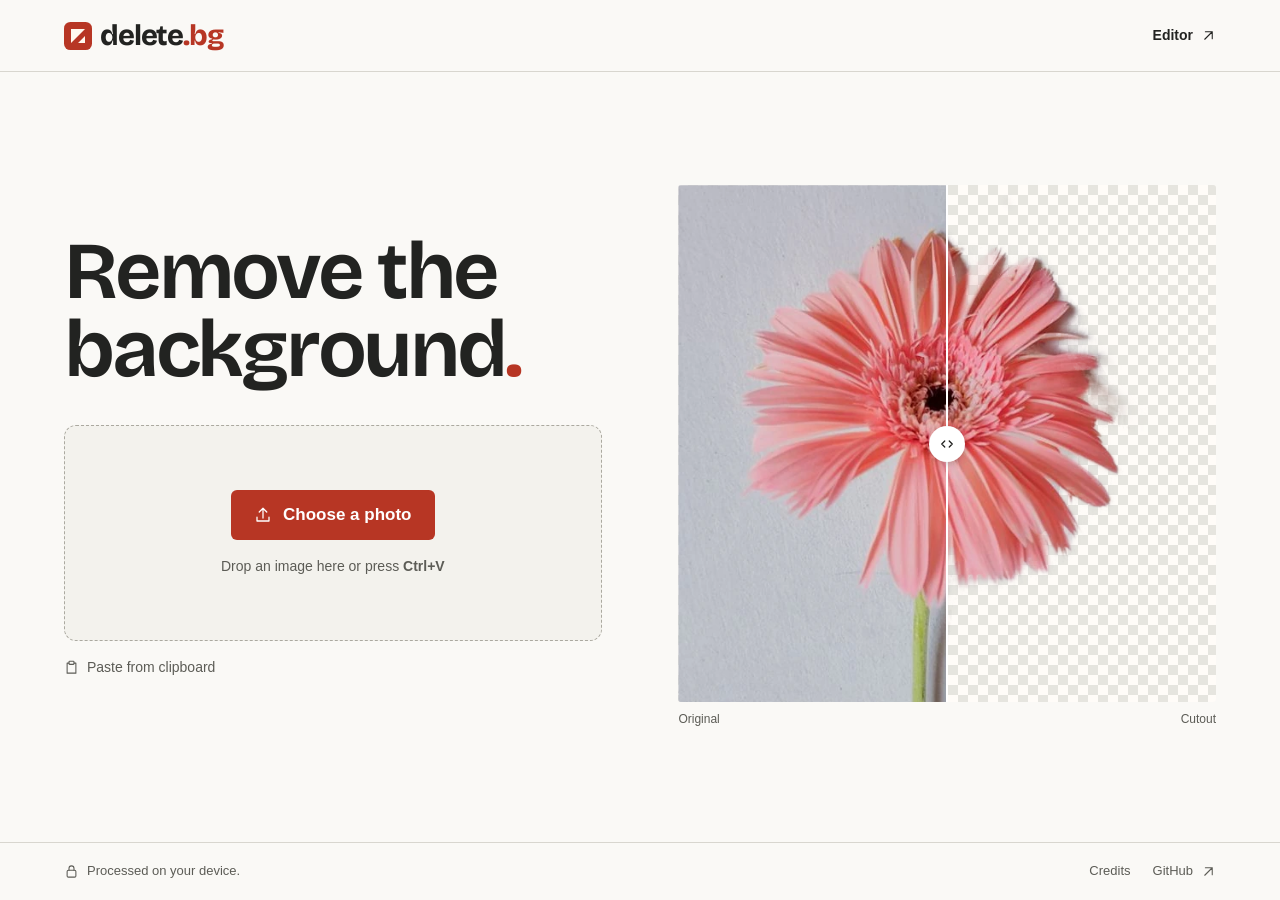
==== site/index.html @ 9ba4637b "Publish delete.bg photo editor" ====
<!doctype html>
<html lang="en">
  <head>
    <meta charset="utf-8" />
    <meta name="viewport" content="width=device-width, initial-scale=1" />
    <title>delete.bg — Remove photo backgrounds</title>
    <meta
      name="description"
      content="Remove a photo background on your device. Refine the edges and export a transparent PNG."
    />
    <link rel="icon" href="assets/icon.svg" />
    <link rel="stylesheet" href="style.css" />
  </head>
  <body class="landing">
    <header class="bar">
      <a class="brand" href="./"
        ><span class="brandmark" aria-hidden="true"></span
        ><span>delete<span class="suffix">.bg</span></span></a
      ><a class="nav-link" href="editor/"
        >Editor
        <svg
          class="ico"
          aria-hidden="true"
          viewBox="0 0 24 24"
          fill="none"
          stroke="currentColor"
          stroke-width="1.7"
          stroke-linecap="round"
          stroke-linejoin="round"
        >
          <path d="M6 18 18 6M7 6h11v11" /></svg
      ></a>
    </header>
    <main class="home-grid">
      <div class="intro">
        <h1>
          Remove the<br />
          background<span class="period">.</span>
        </h1>
        <button id="zone" class="upload">
          <span class="cta"
            ><svg
              class="ico"
              aria-hidden="true"
              viewBox="0 0 24 24"
              fill="none"
              stroke="currentColor"
              stroke-width="1.7"
              stroke-linecap="round"
              stroke-linejoin="round"
            >
              <path d="M12 16V3m-5 5 5-5 5 5M4 15v5h16v-5" /></svg
            >Choose a photo</span
          ><span class="hint"
            >Drop an image here or press <kbd>Ctrl+V</kbd></span
          >
        </button>
        <button id="paste" class="text-btn paste">
          <svg
            class="ico"
            aria-hidden="true"
            viewBox="0 0 24 24"
            fill="none"
            stroke="currentColor"
            stroke-width="1.7"
            stroke-linecap="round"
            stroke-linejoin="round"
          >
            <path d="M8 5H5v16h14V5h-3" />
            <rect x="8" y="2" width="8" height="5" rx="1" /></svg
          >Paste from clipboard
        </button>
        <p id="message" role="status"></p>
      </div>
      <figure class="proof">
        <div class="comparison check">
          <img
            src="assets/after.webp"
            alt="Pink gerbera with its background removed"
          /><img class="source" src="assets/before.webp" alt="" /><span
            class="divider"
            aria-hidden="true"
            ><i
              ><svg
                class="ico"
                aria-hidden="true"
                viewBox="0 0 24 24"
                fill="none"
                stroke="currentColor"
                stroke-width="1.7"
                stroke-linecap="round"
                stroke-linejoin="round"
              >
                <path d="m9 8-4 4 4 4m6-8 4 4-4 4" /></svg></i></span
          ><input
            type="range"
            class="split"
            min="0"
            max="100"
            value="50"
            aria-label="Compare original and cutout"
          />
        </div>
        <figcaption><span>Original</span><span>Cutout</span></figcaption>
      </figure>
    </main>
    <footer class="home-foot">
      <span
        ><svg
          class="ico"
          aria-hidden="true"
          viewBox="0 0 24 24"
          fill="none"
          stroke="currentColor"
          stroke-width="1.7"
          stroke-linecap="round"
          stroke-linejoin="round"
        >
          <rect x="5" y="10" width="14" height="11" rx="2" />
          <path d="M8 10V7a4 4 0 0 1 8 0v3" /></svg
        >Processed on your device.</span
      >
      <nav>
        <a href="licenses/">Credits</a
        ><a href="https://github.com/andriii0/delete.bg"
          >GitHub
          <svg
            class="ico"
            aria-hidden="true"
            viewBox="0 0 24 24"
            fill="none"
            stroke="currentColor"
            stroke-width="1.7"
            stroke-linecap="round"
            stroke-linejoin="round"
          >
            <path d="M6 18 18 6M7 6h11v11" /></svg
        ></a>
      </nav>
    </footer>
    <input id="file" type="file" accept="image/*" hidden />
    <script type="module" src="js/home.js"></script>
  </body>
</html>
---- site/style.css ----
@font-face {
  font-family: Bricolage;
  src: url(assets/bricolage.woff2) format("woff2");
  font-weight: 200 800;
  font-display: swap;
}
:root {
  --paper: #faf9f6;
  --ink: #222321;
  --muted: #5c5c56;
  --line: #d8d6cf;
  --accent: #b73624;
  --light: #f1f0eb;
  --display: Bricolage, Arial, sans-serif;
  font:
    16px/1.45 "Segoe UI",
    Arial,
    sans-serif;
  color: var(--ink);
  background: var(--paper);
  accent-color: var(--accent);
  scrollbar-color: #b9b7ae var(--paper);
}
* {
  box-sizing: border-box;
}
body,
h1,
h2,
p,
figure {
  margin: 0;
}
a {
  color: inherit;
  text-decoration: none;
  text-underline-offset: 3px;
}
button,
input,
select {
  font: inherit;
  color: inherit;
}
button,
select {
  cursor: pointer;
}
button {
  background: var(--paper);
  border: 1px solid var(--line);
  border-radius: 6px;
  padding: 8px 13px;
}
button:enabled:hover,
select:hover {
  border-color: #7b7a72;
}
button:disabled {
  opacity: 0.4;
  cursor: default;
}
a:hover,
.text-btn:hover {
  text-decoration: underline;
}
button:focus-visible,
input:focus-visible,
select:focus-visible,
a:focus-visible {
  outline: 3px solid var(--accent);
  outline-offset: 3px;
}
::selection {
  background: #ffd0bc;
  color: #2e211c;
}
[hidden] {
  display: none !important;
}
.ico {
  width: 18px;
  height: 18px;
  flex: none;
}
.bar,
.home-foot {
  display: flex;
  align-items: center;
  justify-content: space-between;
}
.bar {
  min-height: 72px;
  border-bottom: 1px solid var(--line);
  padding: 12px clamp(20px, 5vw, 90px);
}
.brand {
  font: 750 29px/1 var(--display);
  letter-spacing: -0.04em;
  display: inline-flex;
  align-items: center;
  gap: 8px;
}
.brand:hover {
  text-decoration: none;
}
.brandmark {
  width: 28px;
  height: 28px;
  background: url(assets/icon.svg) center/contain no-repeat;
}
.suffix,
.period {
  color: var(--accent);
}
.nav-link,
.home-foot span,
.home-foot nav,
.home-foot a,
.paste,
.cta {
  display: inline-flex;
  align-items: center;
  gap: 8px;
}
.nav-link {
  font-size: 14px;
  font-weight: 600;
}
.nav-link .ico,
.home-foot .ico {
  width: 15px;
  height: 15px;
}
.landing {
  min-height: 100svh;
  display: flex;
  flex-direction: column;
}
.home-grid {
  flex: 1;
  display: grid;
  align-items: center;
  grid-template-columns: 1fr 1fr;
  gap: clamp(36px, 6vw, 100px);
  width: min(1380px, 100%);
  padding: clamp(28px, 5vh, 70px) clamp(20px, 5vw, 85px);
  margin: auto;
}
.intro {
  min-width: 0;
}
h1,
h2,
legend {
  font-family: var(--display);
}
h1 {
  font-weight: 650;
  letter-spacing: -0.04em;
  line-height: 0.97;
  font-size: clamp(49px, 6.3vw, 96px);
}
.intro h1 {
  margin-bottom: clamp(25px, 4vh, 50px);
}
.upload {
  display: flex;
  flex-direction: column;
  align-items: center;
  justify-content: center;
  gap: 16px;
  border: 1.5px dashed #aba9a0;
  background: #f3f2ed;
  width: 100%;
  min-height: clamp(162px, 24vh, 220px);
  border-radius: 12px;
}
.upload:hover,
.upload.drag {
  background: #efece5;
  border-color: var(--accent);
}
.upload.drag,
#viewport.drag {
  outline: 3px solid var(--accent);
  outline-offset: -3px;
}
.cta,
.primary {
  background: var(--accent);
  color: #fff;
  font-weight: 630;
  border: 0;
}
.cta {
  padding: 13px 23px;
  border-radius: 6px;
  gap: 11px;
  font-size: 17px;
}
.hint,
.text-btn {
  font-size: 14px;
  color: var(--muted);
}
kbd {
  font: inherit;
  font-weight: 600;
}
button.text-btn {
  border: 0;
  padding: 4px 0;
  background: none;
}
.paste {
  margin-top: 12px;
}
.paste .ico {
  width: 15px;
  height: 15px;
}
#message:not(:empty) {
  margin-top: 12px;
  font-size: 14px;
}
.proof {
  min-width: 0;
}
.comparison {
  --split: 50%;
  width: 100%;
  position: relative;
  isolation: isolate;
  overflow: hidden;
  border-radius: 3px;
  aspect-ratio: 1.04;
  max-height: 61svh;
}
.check {
  background-color: #fffcf8;
  background-image: conic-gradient(
    #e6e5df 25%,
    transparent 0 50%,
    #e6e5df 0 75%,
    transparent 0
  );
  background-size: 20px 20px;
}
.comparison img {
  position: absolute;
  inset: 0;
  width: 100%;
  height: 100%;
  object-fit: cover;
}
.comparison .source {
  clip-path: inset(0 calc(100% - var(--split)) 0 0);
}
.divider {
  position: absolute;
  inset: 0 auto 0 var(--split);
  width: 2px;
  background: white;
  transform: translateX(-50%);
  pointer-events: none;
}
.divider i {
  display: grid;
  place-items: center;
  position: absolute;
  left: 50%;
  top: 50%;
  transform: translate(-50%, -50%);
  height: 36px;
  width: 36px;
  border-radius: 50%;
  background: #fff;
  color: var(--ink);
  box-shadow: 0 2px 7px #25221d36;
}
.split {
  position: absolute;
  inset: 0;
  width: 100%;
  height: 100%;
  margin: 0;
  opacity: 0;
  cursor: ew-resize;
  touch-action: pan-y;
}
.comparison:focus-within {
  outline: 3px solid var(--accent);
  outline-offset: 4px;
}
.proof figcaption {
  display: flex;
  justify-content: space-between;
  color: var(--muted);
  font-size: 12px;
  padding-top: 9px;
}
.home-foot {
  border-top: 1px solid var(--line);
  min-height: 58px;
  padding: 12px clamp(20px, 5vw, 90px);
  font-size: 13px;
  color: var(--muted);
}
.home-foot nav {
  gap: 22px;
}
.editor {
  height: 100dvh;
  display: flex;
  flex-direction: column;
  overflow: hidden;
}
.editor .bar {
  min-height: 59px;
  padding: 10px 18px;
}
.top-actions,
.history,
.segment,
.model-controls,
.swatches {
  display: flex;
  align-items: center;
  gap: 6px;
}
.top-actions,
.model-controls,
.segment,
.tools,
#pan {
  font-size: 13px;
}
.primary:enabled:hover {
  background: #952b1c;
}
.editor:has(#studio[hidden]) .top-actions {
  display: none;
}
#empty {
  width: min(500px, 90%);
  margin: auto;
  text-align: center;
}
#empty h1 {
  font-size: clamp(43px, 5.2vw, 76px);
  margin-bottom: 24px;
}
#studio {
  flex: 1;
  min-height: 0;
  display: grid;
  grid-template-columns: minmax(0, 1fr) 270px;
}
.workspace {
  min-width: 0;
  min-height: 0;
  display: flex;
  flex-direction: column;
}
.canvas-bar,
.canvas-foot {
  display: flex;
  align-items: center;
  justify-content: space-between;
  gap: 8px;
  padding: 8px 14px;
  background: var(--paper);
  border-bottom: 1px solid var(--line);
}
.canvas-foot {
  border-bottom: 0;
  border-top: 1px solid var(--line);
}
#file-info {
  font-size: 12px;
  color: var(--muted);
  overflow: hidden;
  text-overflow: ellipsis;
  white-space: nowrap;
}
.segment {
  background: var(--light);
  border-radius: 6px;
  padding: 3px;
  gap: 2px;
}
.segment button {
  padding: 5px 10px;
  background: none;
  border: 1px solid transparent;
  font-size: inherit;
  white-space: nowrap;
}
.segment button[aria-pressed="true"] {
  background: #fff;
  border-color: #c9c6be;
  font-weight: 600;
}
.history button {
  display: grid;
  place-items: center;
  padding: 6px 8px;
}
.history .ico {
  width: 16px;
  height: 16px;
}
#viewport {
  position: relative;
  flex: 1;
  min-height: 0;
  overflow: hidden;
  touch-action: none;
  user-select: none;
  cursor: grab;
  background: #e4e3df;
}
#viewport.edit {
  cursor: crosshair;
}
#viewport.brush {
  cursor: none;
}
#stage {
  position: absolute;
  transform-origin: 0 0;
  box-shadow: 0 2px 12px #26262016;
}
#stage canvas {
  position: absolute;
  inset: 0;
  width: 100%;
  height: 100%;
}
.white {
  background: #fff;
}
.black {
  background: #000;
}
#outline {
  position: absolute;
  inset: 0;
  pointer-events: none;
}
#ring {
  position: absolute;
  border: 1px solid white;
  box-shadow:
    0 0 0 1px #242424,
    inset 0 0 0 1px #242424;
  border-radius: 50%;
  transform: translate(-50%, -50%);
  pointer-events: none;
}
aside {
  min-width: 0;
  overflow-y: auto;
  padding: 22px 18px;
  border-left: 1px solid var(--line);
}
fieldset {
  min-width: 0;
  border: 0;
  border-bottom: 1px solid var(--line);
  padding: 0 0 20px;
  margin: 0 0 18px;
}
legend {
  padding: 0;
  margin-bottom: 12px;
  font-size: 16px;
  font-weight: 660;
}
.modes button {
  flex: 1;
}
.tools {
  display: grid;
  grid-template-columns: 1fr 1fr;
  gap: 5px;
  margin: 12px 0;
}
.tools button {
  display: flex;
  align-items: center;
  gap: 7px;
  padding: 7px 9px;
}
.tools button[aria-pressed="true"] {
  background: #f9e5df;
  border-color: #bf7d6c;
}
.tools .ico {
  width: 15px;
  height: 15px;
}
.editor label {
  display: flex;
  justify-content: space-between;
  font-size: 13px;
  margin-top: 9px;
}
.editor output {
  font-variant-numeric: tabular-nums;
  color: var(--muted);
}
input[type="range"]:not(.split) {
  width: 100%;
  margin: 5px 0;
}
.swatches {
  gap: 10px;
}
.swatches button {
  width: 31px;
  height: 29px;
  border-color: #aaa8a1;
}
.swatches button[aria-pressed="true"] {
  outline: 2px solid var(--ink);
  outline-offset: 2px;
}
.model-controls select,
.model-controls button {
  font-size: 13px;
  min-width: 0;
  padding: 7px 9px;
  border: 1px solid var(--line);
  border-radius: 5px;
  background: #fff;
}
.model-controls select {
  flex: 1;
}
#status {
  font-size: 12px;
  color: var(--muted);
  margin-top: 8px;
}
progress {
  width: 100%;
}
.editor aside .paste {
  margin: 0;
}
.editor #message:not(:empty) {
  position: fixed;
  bottom: 48px;
  left: 50%;
  transform: translateX(-50%);
  background: var(--ink);
  color: white;
  padding: 9px 15px;
  border-radius: 6px;
  z-index: 3;
}
.credits {
  max-width: 720px;
  padding: 48px 24px;
  margin: auto;
}
.credits h1 {
  font-size: 60px;
}
.credits h2 {
  margin: 30px 0 9px;
}
.credits p {
  margin: 8px 0;
}
.credits a {
  text-decoration: underline;
}
@media (max-width: 760px) {
  .home-grid {
    gap: 26px;
  }
  .intro h1 {
    font-size: clamp(42px, 6.4vw, 53px);
  }
  #studio {
    grid-template-columns: minmax(0, 1fr) 223px;
  }
  aside {
    padding: 15px 12px;
  }
  .model-controls {
    gap: 4px;
  }
}
@media (max-width: 600px) {
  .bar {
    min-height: 56px;
  }
  .brand {
    font-size: 25px;
  }
  .brandmark {
    width: 25px;
    height: 25px;
  }
  .home-grid {
    display: flex;
    align-items: stretch;
    flex-direction: column;
    padding: 25px 19px 20px;
    gap: 21px;
  }
  .intro h1 {
    font-size: clamp(43px, 11.5vw, 66px);
    margin-bottom: 18px;
  }
  .intro h1 br {
    display: none;
  }
  .upload {
    min-height: 137px;
    gap: 12px;
  }
  .hint,
  .text-btn {
    font-size: 13px;
  }
  .comparison {
    aspect-ratio: 1.55;
    max-height: 36svh;
  }
  .home-foot {
    min-height: 50px;
    font-size: 12px;
  }
  .home-foot nav {
    gap: 14px;
  }
  .editor .bar {
    min-height: 48px;
    padding: 8px;
    gap: 6px;
  }
  .editor .brand {
    font-size: 21px;
    gap: 3px;
  }
  .editor .brandmark {
    width: 19px;
    height: 19px;
  }
  .top-actions {
    gap: 3px;
  }
  .top-actions button {
    font-size: 11px;
    padding: 7px;
  }
  .canvas-bar,
  .canvas-foot {
    padding: 4px 8px;
  }
  #studio {
    display: flex;
    flex-direction: column;
  }
  .workspace {
    flex: 1;
    min-height: 100px;
  }
  .editor aside {
    height: 33dvh;
    min-height: 105px;
    max-height: 248px;
    border: 0;
    border-top: 1px solid var(--line);
    display: grid;
    grid-template-columns: 1.05fr 1fr;
    gap: 0 12px;
    align-content: start;
  }
  .manual {
    grid-row: span 3;
  }
  .tools {
    gap: 3px;
    margin: 7px 0;
  }
  .tools button {
    font-size: 11px;
    padding: 5px;
    gap: 4px;
  }
  .model-controls {
    flex-wrap: wrap;
  }
  .segment button {
    font-size: 12px;
    padding: 5px 7px;
  }
  .editor fieldset {
    padding-bottom: 8px;
    margin-bottom: 9px;
  }
  .editor legend {
    margin-bottom: 6px;
  }
  .editor #message:not(:empty) {
    bottom: 10px;
  }
}
@media (max-width: 360px) {
  .editor .brandmark {
    display: none;
  }
  .editor .brand {
    font-size: 19px;
  }
  .top-actions button {
    font-size: 10px;
  }
  .home-foot nav {
    gap: 8px;
  }
}
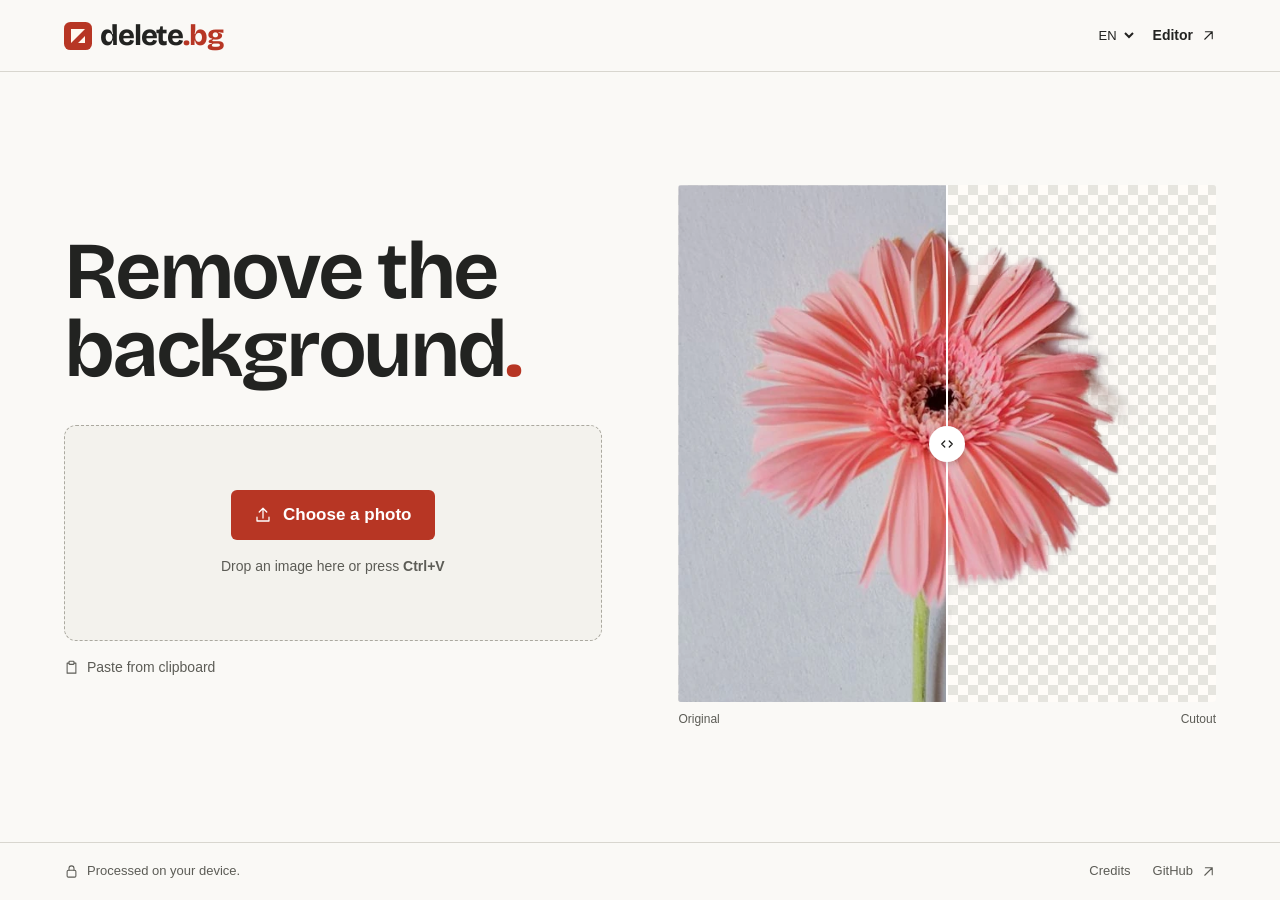
==== commit 0d3beeb6: "Add Russian language selection and wheel zoom" ====
--- a/site/index.html
+++ b/site/index.html
@@ -16,6 +16,10 @@
       <a class="brand" href="./"
         ><span class="brandmark" aria-hidden="true"></span
         ><span>delete<span class="suffix">.bg</span></span></a
+      >
+      <select id="language" aria-label="Language">
+        <option value="en" lang="en">EN</option>
+        <option value="ru" lang="ru">RU</option></select
       ><a class="nav-link" href="editor/"
         >Editor
         <svg
--- a/site/style.css
+++ b/site/style.css
@@ -726,3 +726,45 @@
     gap: 8px;
   }
 }
+
+#language {
+  margin-left: auto;
+  margin-right: 16px;
+  padding: 6px 3px;
+  color: var(--ink);
+  background: transparent;
+  border: 0;
+  font: inherit;
+  font-size: 13px;
+}
+.editor:has(#studio[hidden]) #language {
+  margin-right: 0;
+}
+#zoom-level {
+  padding-inline: 5px;
+  font-size: 12px;
+  font-variant-numeric: tabular-nums;
+}
+@media (max-width: 600px) {
+  .editor .bar {
+    flex-wrap: wrap;
+  }
+  .editor #language {
+    margin-right: 0;
+  }
+  .top-actions {
+    margin-left: auto;
+  }
+  .editor fieldset {
+    min-width: 0;
+  }
+  .tools button {
+    min-width: 0;
+  }
+  html[lang="ru"] .editor .tools {
+    grid-template-columns: 1fr;
+  }
+  html[lang="ru"] .modes button {
+    padding-inline: 3px;
+  }
+}
